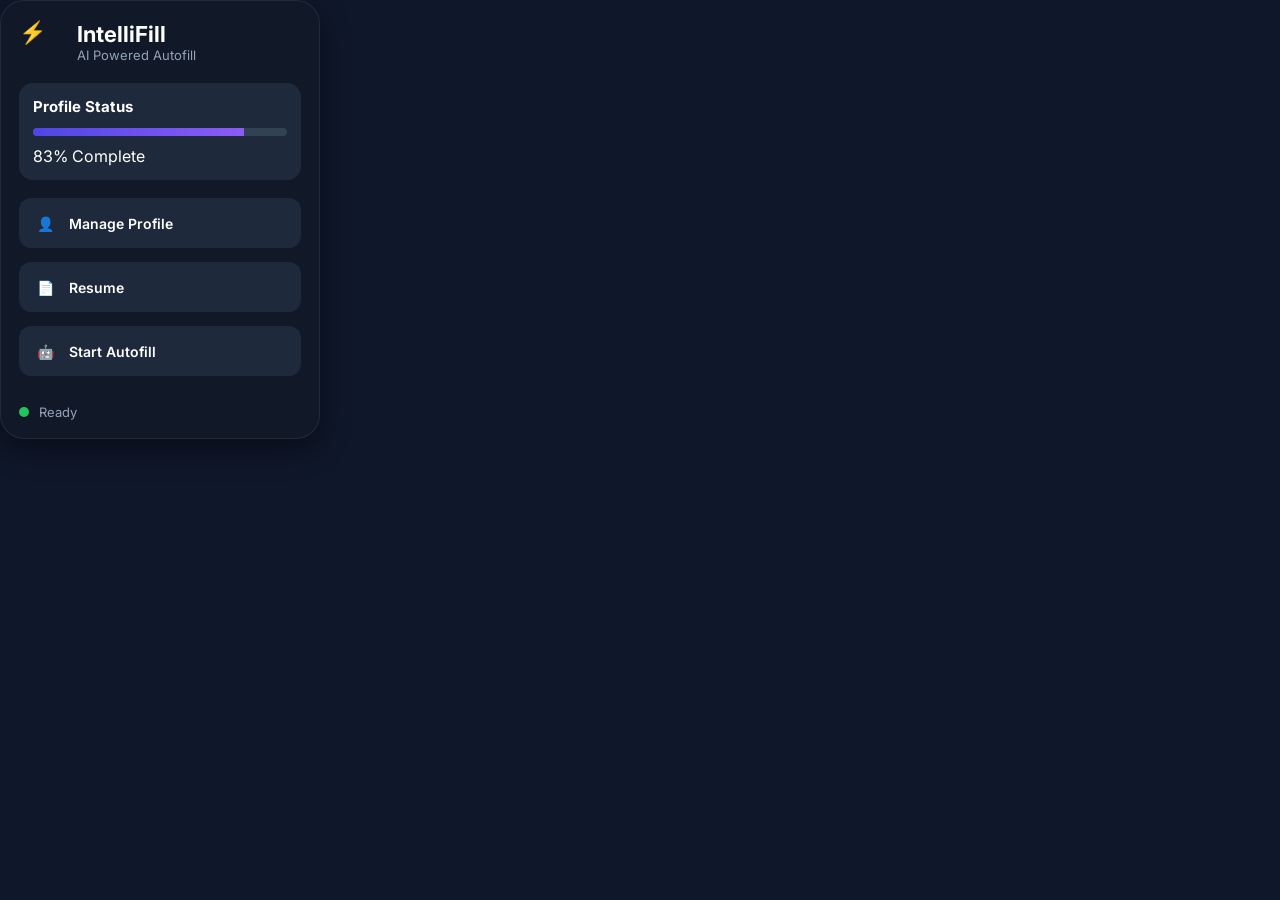
==== extension/popup.html @ 164bb20d "Profile setup completed" ====
<!DOCTYPE html>
<html lang="en">

<head>
    <meta charset="UTF-8">
    <title>IntelliFill</title>

    <link rel="stylesheet" href="popup.css">

    <link rel="preconnect" href="https://fonts.googleapis.com">
    <link href="https://fonts.googleapis.com/css2?family=Inter:wght@400;500;600;700&display=swap" rel="stylesheet">
</head>

<body>

<div class="popup">

    <header>

        <div class="logo">
            ⚡
        </div>

        <div>

            <h1>IntelliFill</h1>

            <p>AI Powered Autofill</p>

        </div>

    </header>


    <div class="statusCard">

        <h3>Profile Status</h3>

        <div class="progress">

            <div class="progressFill"></div>

        </div>

        <span>83% Complete</span>

    </div>


    <div class="menu">

        <button id="profileBtn">
            👤
            <span>Manage Profile</span>
        </button>

        <button id="resumeBtn">
            📄
            <span>Resume</span>
        </button>

        <button id="autofillBtn">
            🤖
            <span>Start Autofill</span>
        </button>

    </div>


    <footer>

        <span class="online"></span>

        Ready

    </footer>

</div>

<script src="popup.js"></script>

</body>

</html>
---- extension/popup.css ----
* {
    margin: 0;
    padding: 0;
    box-sizing: border-box;
    font-family: Inter, sans-serif;
}

body {
    width: 320px;
    min-height: 430px;
    background: #0f172a;
    color: white;
    margin: 5;
    overflow: hidden;
}

.popup{
    width:100%;
    min-height:430px;

    background:#111827;

    border-radius:24px;

    padding:18px;

    box-shadow:
        0 10px 30px rgba(0,0,0,.45);

    border:1px solid rgba(255,255,255,.08);
}

header{
    display:flex;
    align-items:center;
    gap:12px;
    margin-bottom:18px;
}

.logo{
    width:46px;
    height:46px;
    border-radius:14px;
    font-size:22px;
}

header h1 {

    font-size: 22px;

    font-weight: 700;

}

header p {

    color: #94a3b8;

    font-size: 13px;

}

.statusCard {

    background: #1e293b;

    padding: 18px;

    border-radius: 16px;

    margin-bottom: 22px;

}

.statusCard h3 {

    margin-bottom: 12px;

    font-size: 15px;

}

.progress {

    width: 100%;

    height: 8px;

    background: #334155;

    border-radius: 20px;

    overflow: hidden;

    margin-bottom: 10px;

}

.progressFill {

    width: 83%;

    height: 100%;

    background: linear-gradient(90deg, #4f46e5, #8b5cf6);

}

.statusCard{

    padding:14px;

    border-radius:14px;

    margin-bottom:18px;

}

.menu {

    display: flex;

    flex-direction: column;

    gap: 14px;

}

.menu button {

    height: 50px;

    border: none;

    border-radius: 12px;

    background: #1e293b;

    color: white;

    display: flex;

    align-items: center;

    gap: 15px;

    padding: 0 18px;

    cursor: pointer;

    transition: .25s;

    font-size: 14px;

    font-weight: 600;

}

.menu button:hover {

    background: #334155;

    transform: translateY(-2px);

}

footer {

    margin-top: 28px;

    display: flex;

    align-items: center;

    gap: 10px;

    color: #94a3b8;

    font-size: 13px;

}

.online {

    width: 10px;

    height: 10px;

    background: #22c55e;

    border-radius: 50%;

}
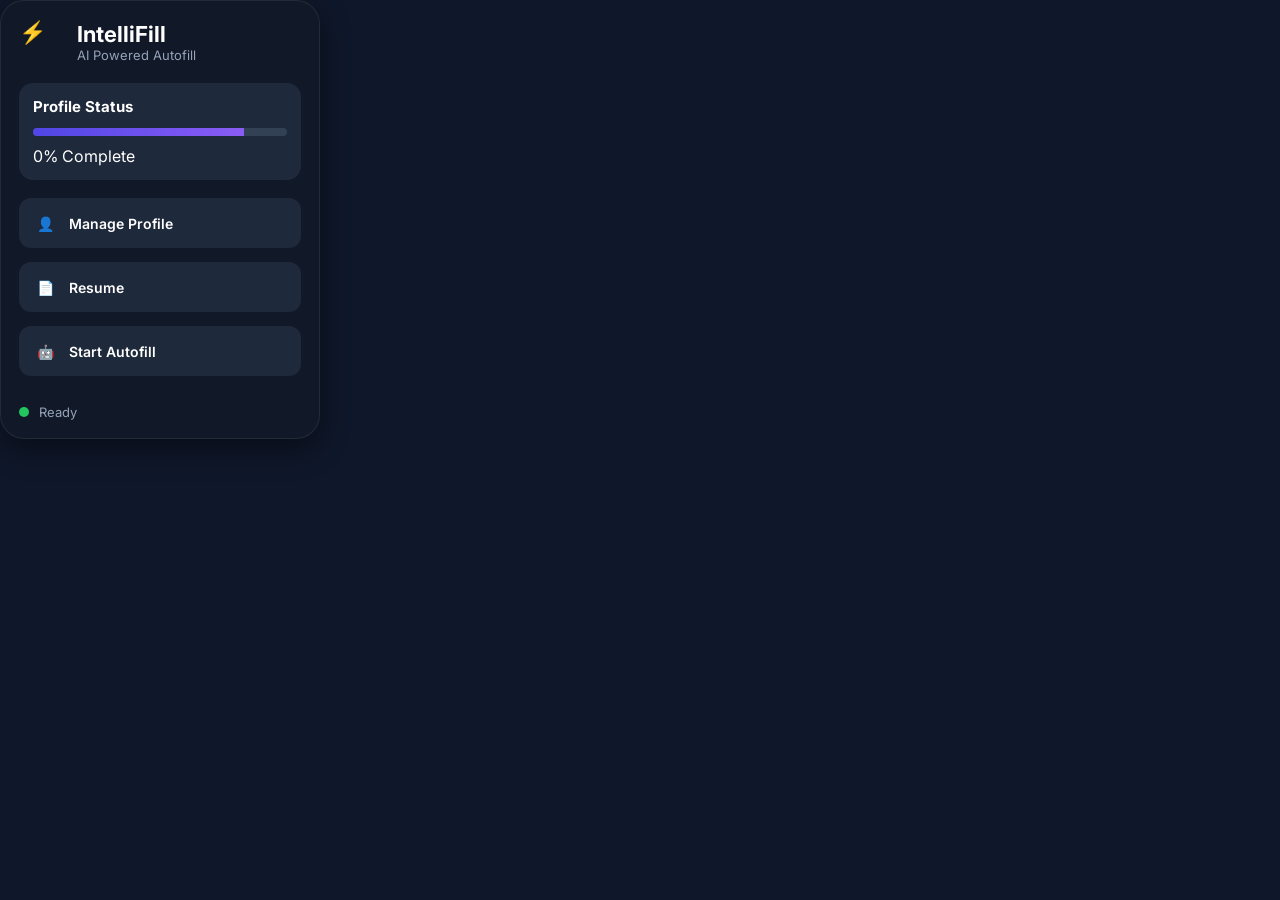
==== commit b31f8d0e: "feat: added dynamic percentage bar in profile status" ====
--- a/extension/popup.html
+++ b/extension/popup.html
@@ -13,71 +13,70 @@
 
 <body>
 
-<div class="popup">
+    <div class="popup">
 
-    <header>
+        <header>
 
-        <div class="logo">
-            ⚡
+            <div class="logo">
+                ⚡
+            </div>
+
+            <div>
+
+                <h1>IntelliFill</h1>
+
+                <p>AI Powered Autofill</p>
+
+            </div>
+
+        </header>
+
+
+        <div class="statusCard">
+
+            <h3>Profile Status</h3>
+
+            <div class="progress">
+
+                <div class="progressFill"></div>
+
+            </div>
+
+<span id="profilePercent">0% Complete</span>
         </div>
 
-        <div>
 
-            <h1>IntelliFill</h1>
+        <div class="menu">
 
-            <p>AI Powered Autofill</p>
+            <button id="profileBtn">
+                👤
+                <span>Manage Profile</span>
+            </button>
+
+            <button id="resumeBtn">
+                📄
+                <span>Resume</span>
+            </button>
+
+            <button id="autofillBtn">
+                🤖
+                <span>Start Autofill</span>
+            </button>
 
         </div>
 
-    </header>
 
+        <footer>
 
-    <div class="statusCard">
+            <span class="online"></span>
 
-        <h3>Profile Status</h3>
+            Ready
 
-        <div class="progress">
-
-            <div class="progressFill"></div>
-
-        </div>
-
-        <span>83% Complete</span>
+        </footer>
 
     </div>
 
-
-    <div class="menu">
-
-        <button id="profileBtn">
-            👤
-            <span>Manage Profile</span>
-        </button>
-
-        <button id="resumeBtn">
-            📄
-            <span>Resume</span>
-        </button>
-
-        <button id="autofillBtn">
-            🤖
-            <span>Start Autofill</span>
-        </button>
-
-    </div>
-
-
-    <footer>
-
-        <span class="online"></span>
-
-        Ready
-
-    </footer>
-
-</div>
-
-<script src="popup.js"></script>
+    <script src="popup.js"></script>
 
 </body>
 
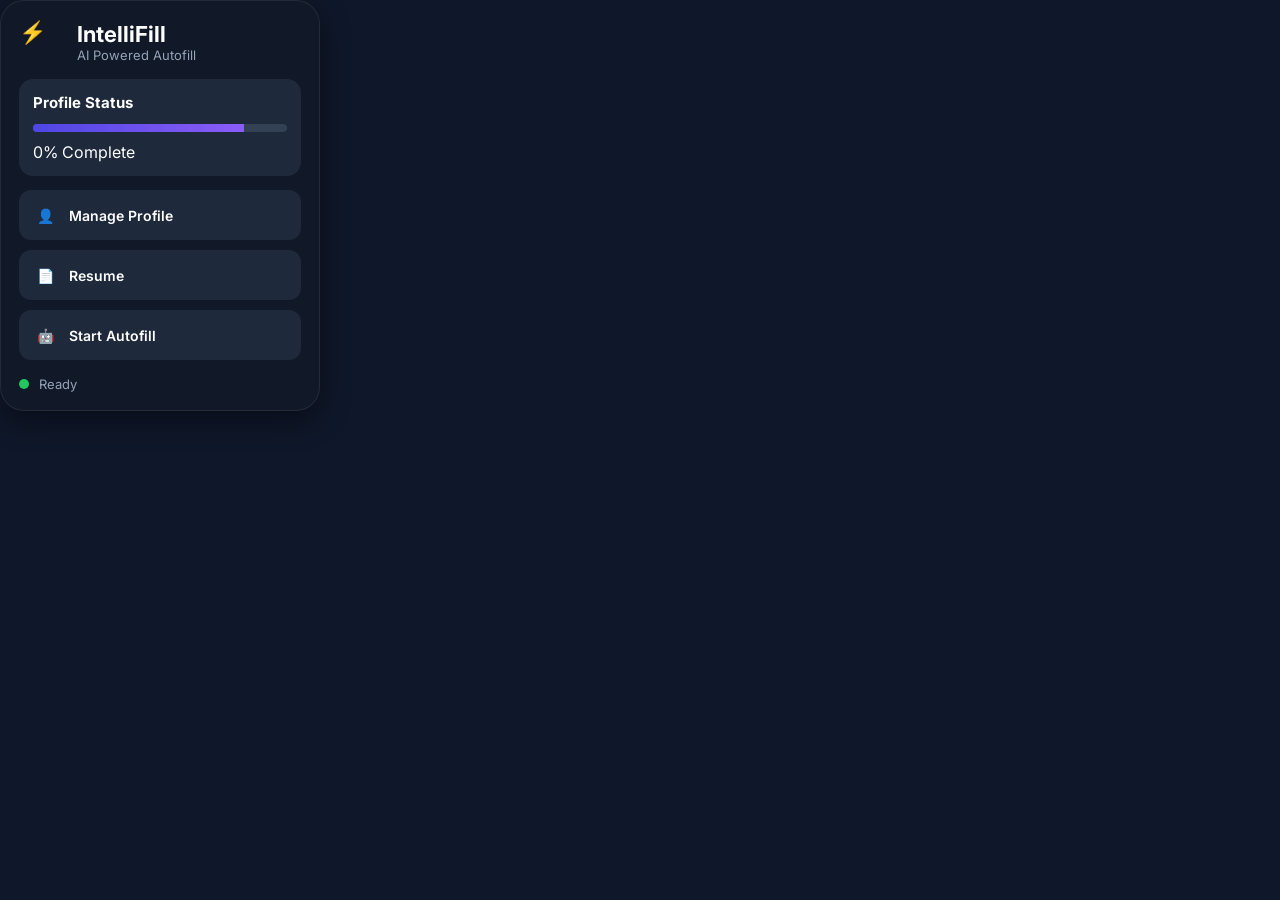
==== commit f4be6e4d: "feat: verified extension now all setup for backend" ====
--- a/extension/popup.html
+++ b/extension/popup.html
@@ -46,6 +46,32 @@
         </div>
 
 
+        <div class="statusCard authCard" id="backendLoginCard" style="display:none;">
+
+            <h3>🔐 Sign in for smarter AI</h3>
+
+            <input type="email" id="loginEmail" class="authInput" placeholder="Email">
+            <input type="password" id="loginPassword" class="authInput" placeholder="Password">
+
+            <div class="authActions">
+                <button id="loginBtn" class="authBtn authBtnPrimary">Login</button>
+                <button id="registerBtn" class="authBtn authBtnSecondary">Register</button>
+            </div>
+
+            <p id="loginError" class="authError"></p>
+
+        </div>
+
+        <div class="statusCard authCard" id="backendLoggedInCard" style="display:none;">
+
+            <div class="loggedInRow">
+                <span class="loggedInEmail" id="loggedInEmail">🟢</span>
+                <button id="logoutBtn" class="logoutBtnSmall">Logout</button>
+            </div>
+
+        </div>
+
+
         <div class="menu">
 
             <button id="profileBtn">
@@ -76,6 +102,8 @@
 
     </div>
 
+    <script src="js/authStorage.js"></script>
+    <script src="js/backendClient.js"></script>
     <script src="popup.js"></script>
 
 </body>
--- a/extension/popup.css
+++ b/extension/popup.css
@@ -7,7 +7,7 @@
 
 body {
     width: 320px;
-    min-height: 430px;
+    min-height: 400px;
     background: #0f172a;
     color: white;
     margin: 5;
@@ -16,7 +16,7 @@
 
 .popup{
     width:100%;
-    min-height:430px;
+    min-height:400px;
 
     background:#111827;
 
@@ -34,7 +34,7 @@
     display:flex;
     align-items:center;
     gap:12px;
-    margin-bottom:18px;
+    margin-bottom:14px;
 }
 
 .logo{
@@ -112,7 +112,7 @@
 
     border-radius:14px;
 
-    margin-bottom:18px;
+    margin-bottom:14px;
 
 }
 
@@ -122,7 +122,7 @@
 
     flex-direction: column;
 
-    gap: 14px;
+    gap: 10px;
 
 }
 
@@ -166,7 +166,7 @@
 
 footer {
 
-    margin-top: 28px;
+    margin-top: 16px;
 
     display: flex;
 
@@ -190,4 +190,188 @@
 
     border-radius: 50%;
 
+}
+
+/* ================= Backend Account (Auth) ================= */
+
+.authCard {
+
+    padding: 12px 14px;
+
+    border-radius: 14px;
+
+    margin-bottom: 14px;
+
+}
+
+.authCard h3 {
+
+    font-size: 13px;
+
+    margin-bottom: 8px;
+
+    color: #cbd5e1;
+
+    font-weight: 600;
+
+}
+
+.authInput {
+
+    width: 100%;
+
+    padding: 8px 10px;
+
+    margin-bottom: 8px;
+
+    border-radius: 8px;
+
+    border: 1px solid rgba(255,255,255,.08);
+
+    background: #0f172a;
+
+    color: white;
+
+    font-size: 13px;
+
+    outline: none;
+
+    transition: border-color .2s;
+
+}
+
+.authInput:focus {
+
+    border-color: #8b5cf6;
+
+}
+
+.authInput::placeholder {
+
+    color: #64748b;
+
+}
+
+.authActions {
+
+    display: flex;
+
+    gap: 8px;
+
+}
+
+.authBtn {
+
+    flex: 1;
+
+    height: 32px;
+
+    border: none;
+
+    border-radius: 8px;
+
+    font-size: 12px;
+
+    font-weight: 600;
+
+    cursor: pointer;
+
+    transition: .2s;
+
+}
+
+.authBtnPrimary {
+
+    background: linear-gradient(90deg, #4f46e5, #8b5cf6);
+
+    color: white;
+
+}
+
+.authBtnPrimary:hover {
+
+    filter: brightness(1.1);
+
+}
+
+.authBtnSecondary {
+
+    background: #334155;
+
+    color: #e2e8f0;
+
+}
+
+.authBtnSecondary:hover {
+
+    background: #475569;
+
+}
+
+.authError {
+
+    color: #f87171;
+
+    font-size: 11px;
+
+    margin-top: 6px;
+
+    min-height: 13px;
+
+}
+
+.loggedInRow {
+
+    display: flex;
+
+    align-items: center;
+
+    justify-content: space-between;
+
+    gap: 8px;
+
+}
+
+.loggedInEmail {
+
+    font-size: 12px;
+
+    color: #cbd5e1;
+
+    overflow: hidden;
+
+    text-overflow: ellipsis;
+
+    white-space: nowrap;
+
+}
+
+.logoutBtnSmall {
+
+    background: #334155;
+
+    color: #e2e8f0;
+
+    border: none;
+
+    padding: 6px 12px;
+
+    border-radius: 8px;
+
+    font-size: 11px;
+
+    font-weight: 600;
+
+    cursor: pointer;
+
+    flex-shrink: 0;
+
+    transition: .2s;
+
+}
+
+.logoutBtnSmall:hover {
+
+    background: #ef4444;
+
 }
